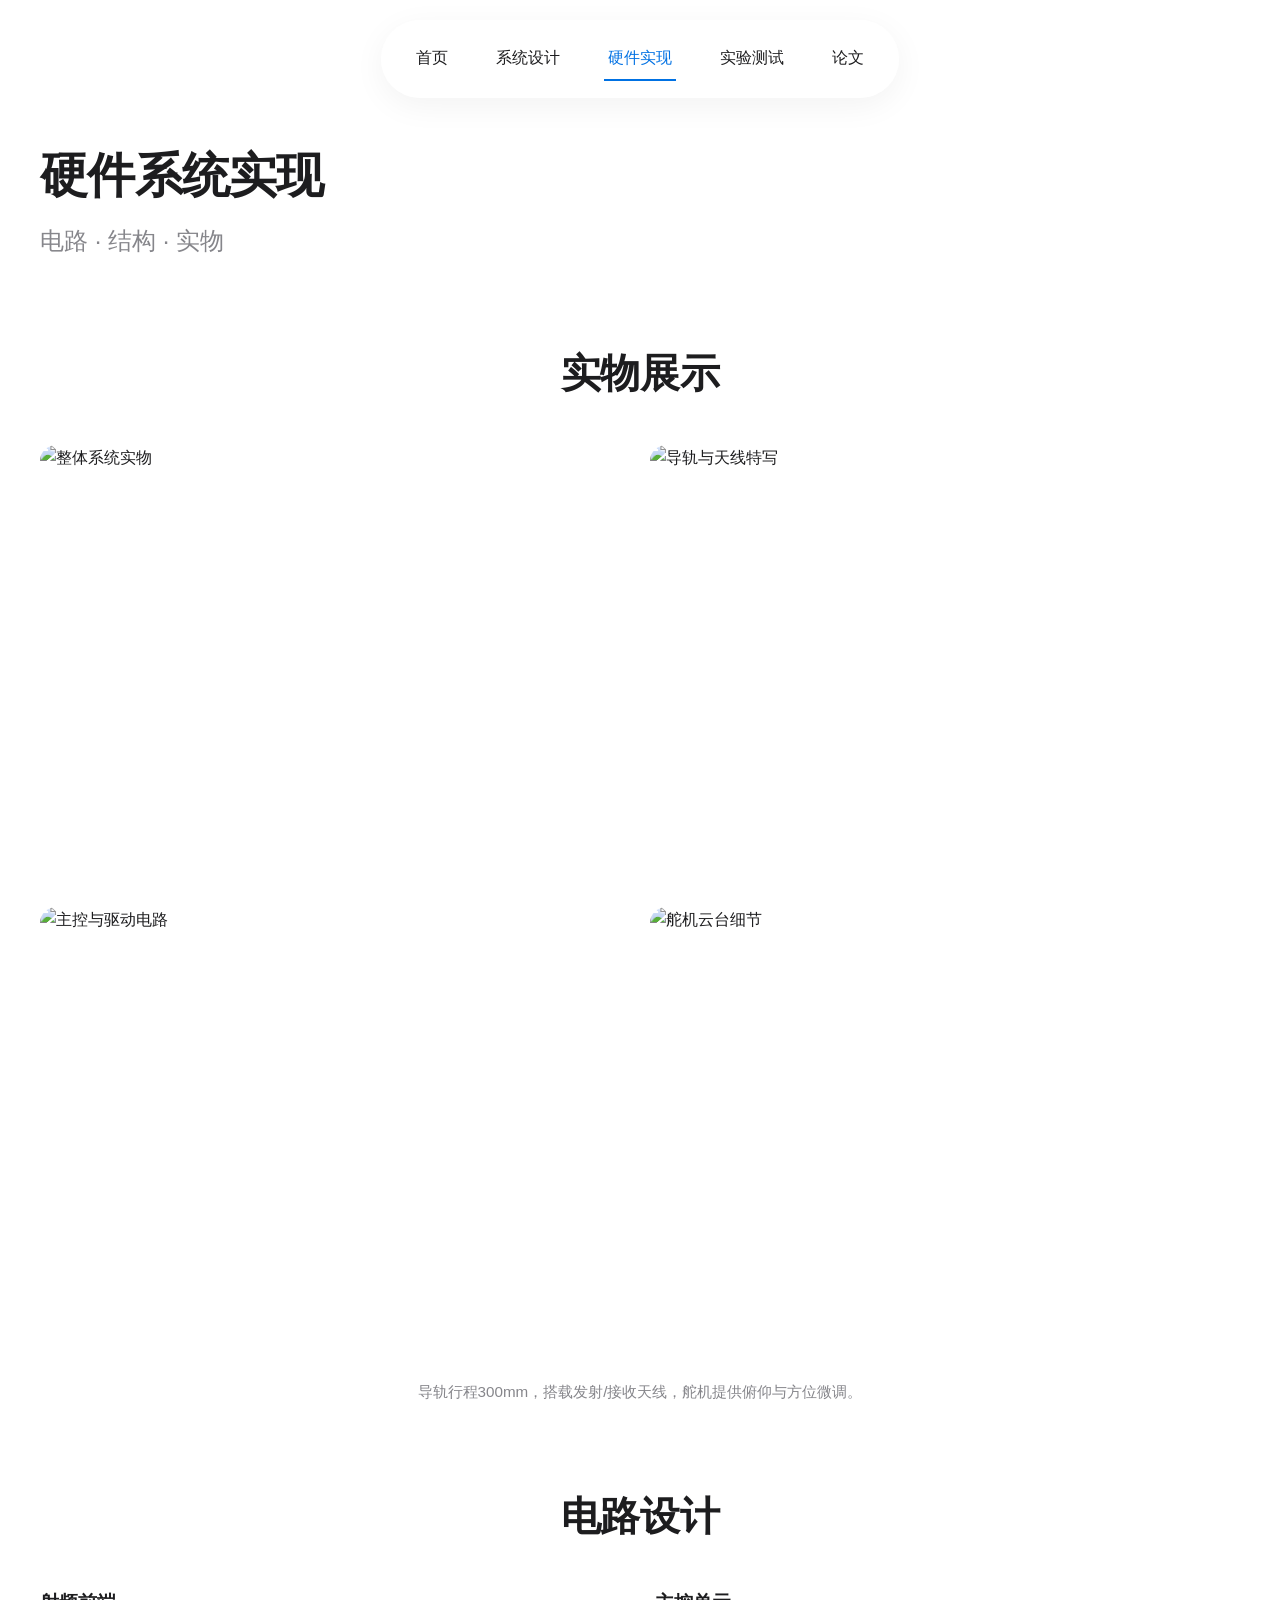
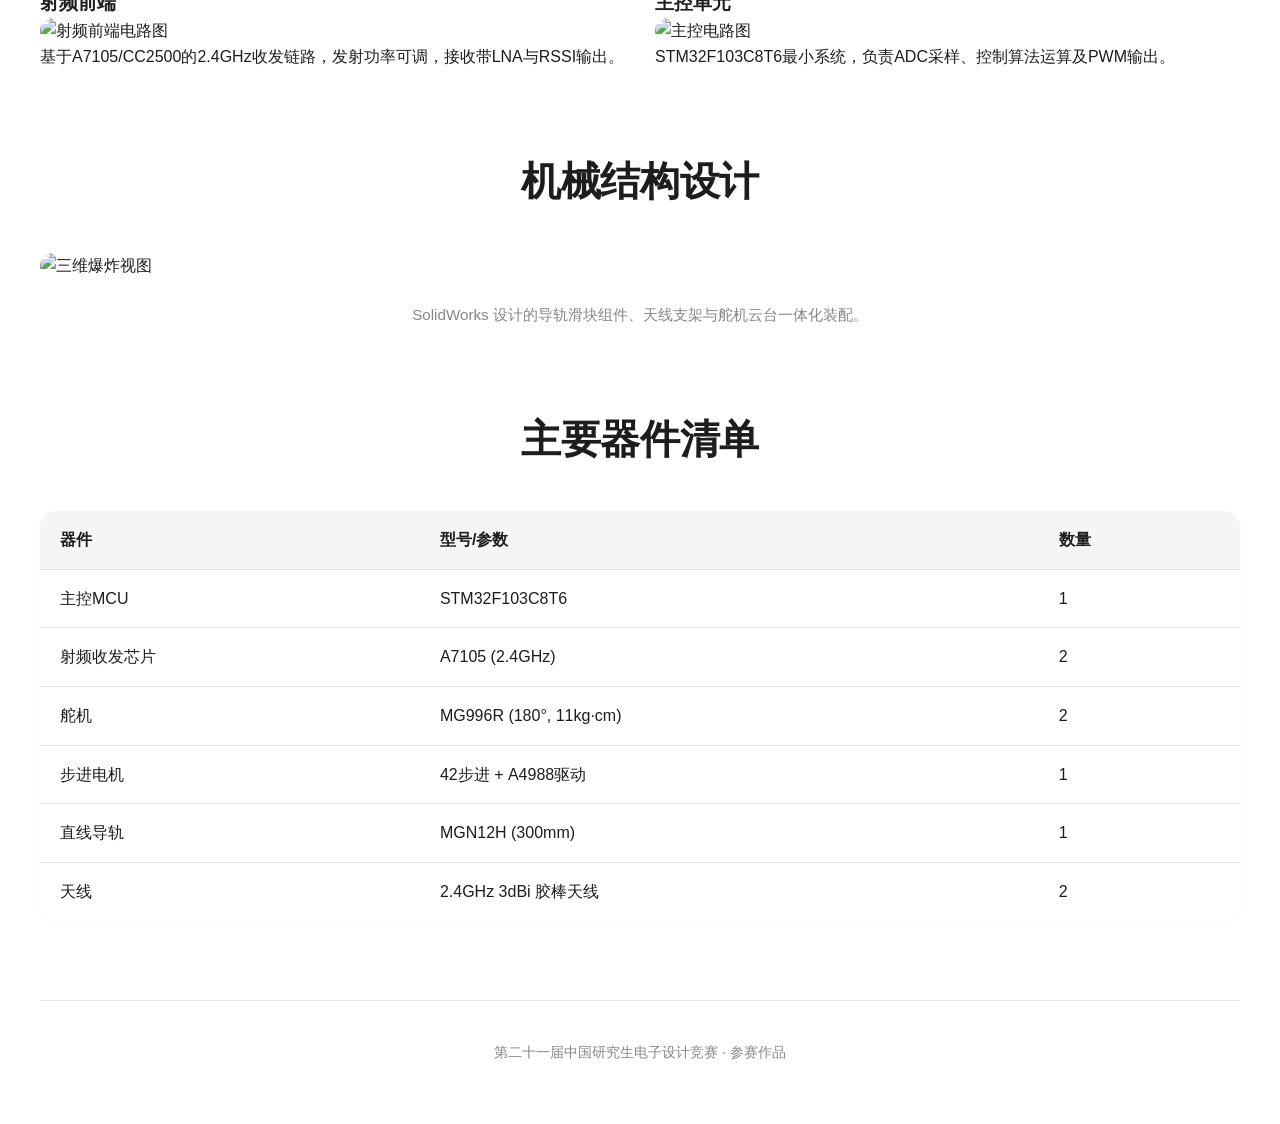
==== hardware.html @ 01d05699 "新增了hardware" ====
<!DOCTYPE html>
<html lang="zh-CN">
<head>
    <meta charset="UTF-8">
    <meta name="viewport" content="width=device-width, initial-scale=1.0">
    <title>硬件实现 · 双天线协同感知</title>
    <link rel="stylesheet" href="assets/css/style.css">
</head>
<body>
    <div class="container">
        <nav class="navbar">
            <a href="index.html">首页</a>
            <a href="system.html">系统设计</a>
            <a href="hardware.html" class="active">硬件实现</a>
            <a href="experiments.html">实验测试</a>
            <a href="publications.html">论文</a>
        </nav>

        <header class="page-header">
            <h1>硬件系统实现</h1>
            <p class="subhead">电路 · 结构 · 实物</p>
        </header>

        <!-- 实物照片画廊 -->
        <section class="section">
            <h2 class="section-title">实物展示</h2>
            <div class="image-gallery">
                <img src="assets/images/hardware-overall.jpg" alt="整体系统实物">
                <img src="assets/images/hardware-rail.jpg" alt="导轨与天线特写">
                <img src="assets/images/hardware-circuit.jpg" alt="主控与驱动电路">
                <img src="assets/images/hardware-servo.jpg" alt="舵机云台细节">
            </div>
            <p class="caption">导轨行程300mm，搭载发射/接收天线，舵机提供俯仰与方位微调。</p>
        </section>

        <!-- 电路原理图 -->
        <section class="section">
            <h2 class="section-title">电路设计</h2>
            <div class="circuit-row">
                <div>
                    <h3>射频前端</h3>
                    <img src="assets/images/circuit-rf.png" alt="射频前端电路图">
                    <p>基于A7105/CC2500的2.4GHz收发链路，发射功率可调，接收带LNA与RSSI输出。</p>
                </div>
                <div>
                    <h3>主控单元</h3>
                    <img src="assets/images/circuit-mcu.png" alt="主控电路图">
                    <p>STM32F103C8T6最小系统，负责ADC采样、控制算法运算及PWM输出。</p>
                </div>
            </div>
        </section>

        <!-- 机械结构 -->
        <section class="section">
            <h2 class="section-title">机械结构设计</h2>
            <img src="assets/images/mechanical-cad.png" alt="三维爆炸视图" class="full-width-img">
            <p class="caption">SolidWorks 设计的导轨滑块组件、天线支架与舵机云台一体化装配。</p>
        </section>

        <!-- 关键器件清单 -->
        <section class="section">
            <h2 class="section-title">主要器件清单</h2>
            <table class="data-table">
                <tr><th>器件</th><th>型号/参数</th><th>数量</th></tr>
                <tr><td>主控MCU</td><td>STM32F103C8T6</td><td>1</td></tr>
                <tr><td>射频收发芯片</td><td>A7105 (2.4GHz)</td><td>2</td></tr>
                <tr><td>舵机</td><td>MG996R (180°, 11kg·cm)</td><td>2</td></tr>
                <tr><td>步进电机</td><td>42步进 + A4988驱动</td><td>1</td></tr>
                <tr><td>直线导轨</td><td>MGN12H (300mm)</td><td>1</td></tr>
                <tr><td>天线</td><td>2.4GHz 3dBi 胶棒天线</td><td>2</td></tr>
            </table>
        </section>

        <footer class="footer">
            <p>第二十一届中国研究生电子设计竞赛 · 参赛作品</p>
        </footer>
    </div>
    <script src="assets/js/main.js"></script>
</body>
</html>
---- assets/css/style.css ----
/* ===== 苹果风格极简样式表（含液态玻璃导航） ===== */
:root {
    --primary: #0071e3;
    --primary-hover: #0077ed;
    --text-primary: #1d1d1f;
    --text-secondary: #86868b;
    --bg-light: #f5f5f7;
    --border-light: #e5e5e7;
    --card-radius: 18px;
    --transition: all 0.3s cubic-bezier(0.25, 0.46, 0.45, 0.94);
}

* {
    margin: 0;
    padding: 0;
    box-sizing: border-box;
}

body {
    font-family: -apple-system, BlinkMacSystemFont, "SF Pro Text", "Segoe UI", Roboto, Helvetica, Arial, sans-serif;
    line-height: 1.6;
    color: var(--text-primary);
    background-color: #ffffff;
    -webkit-font-smoothing: antialiased;
    padding: 0 20px;
}

.container {
    max-width: 1200px;
    margin: 0 auto;
    padding: 20px 0;
}

/* ===== 导航栏（液态玻璃效果） ===== */
.navbar {
    display: flex;
    justify-content: center;
    gap: 40px;
    padding: 16px 30px;
    margin-bottom: 40px;
    
    /* 液态玻璃核心属性 */
    background: rgba(255, 255, 255, 0.72);
    backdrop-filter: blur(20px);
    -webkit-backdrop-filter: blur(20px);
    
    /* 圆润边缘 */
    border-radius: 60px;
    
    /* 轻微边框增加层次感 */
    border: 1px solid rgba(255, 255, 255, 0.3);
    
    /* 阴影让导航栏浮起 */
    box-shadow: 0 8px 32px rgba(0, 0, 0, 0.05);
    
    /* 固定在顶部，始终悬浮 */
    position: sticky;
    top: 20px;
    z-index: 100;
    
    /* 宽度自适应居中 */
    width: fit-content;
    margin-left: auto;
    margin-right: auto;
    
    flex-wrap: wrap;
}

.navbar a {
    text-decoration: none;
    color: var(--text-primary);
    font-weight: 500;
    font-size: 1rem;
    transition: var(--transition);
    padding: 8px 4px;
    border-bottom: 2px solid transparent;
}

.navbar a:hover,
.navbar a.active {
    color: var(--primary);
    border-bottom-color: var(--primary);
}

/* ===== Hero / 页头 ===== */
.hero {
    text-align: center;
    padding: 60px 0 40px;
}

.hero h1 {
    font-size: 3.5rem;
    font-weight: 600;
    letter-spacing: -0.015em;
    margin-bottom: 16px;
    line-height: 1.2;
}

.page-header h1 {
    font-size: 3rem;
    font-weight: 600;
    letter-spacing: -0.015em;
    margin-bottom: 8px;
}

.subhead {
    font-size: 1.5rem;
    color: var(--text-secondary);
    margin-bottom: 16px;
}

.hero-desc {
    font-size: 1.25rem;
    color: var(--text-secondary);
    max-width: 700px;
    margin: 0 auto;
}

/* ===== 模型容器 ===== */
.model-container {
    width: 100%;
    height: 500px;
    margin: 40px 0;
    background: var(--bg-light);
    border-radius: 24px;
    overflow: hidden;
    box-shadow: 0 20px 40px rgba(0,0,0,0.03);
}

.model-caption {
    text-align: center;
    margin-top: 12px;
    color: var(--text-secondary);
    font-size: 0.9rem;
}

/* ===== 区块 ===== */
.section {
    margin: 80px 0;
}

.section-title {
    font-size: 2.5rem;
    font-weight: 600;
    letter-spacing: -0.01em;
    text-align: center;
    margin-bottom: 40px;
}

/* ===== 卡片网格 ===== */
.card-grid {
    display: grid;
    gap: 24px;
}

.three-col {
    grid-template-columns: repeat(3, 1fr);
}

.four-col {
    grid-template-columns: repeat(4, 1fr);
}

.card {
    background: #ffffff;
    border-radius: var(--card-radius);
    padding: 32px 24px;
    transition: var(--transition);
    border: 1px solid var(--border-light);
}

.glass {
    background: rgba(255,255,255,0.8);
    backdrop-filter: blur(10px);
    -webkit-backdrop-filter: blur(10px);
}

.card:hover {
    transform: scale(1.02);
    box-shadow: 0 12px 24px rgba(0,0,0,0.05);
}

.card-icon {
    font-size: 2.5rem;
    margin-bottom: 20px;
}

.card h3 {
    font-size: 1.6rem;
    margin-bottom: 16px;
    font-weight: 600;
}

.card p {
    color: var(--text-secondary);
    line-height: 1.5;
}

/* ===== 特性数值 ===== */
.feature-item {
    text-align: center;
    padding: 24px 16px;
    background: var(--bg-light);
    border-radius: var(--card-radius);
}

.feature-value {
    display: block;
    font-size: 2.5rem;
    font-weight: 700;
    color: var(--primary);
    line-height: 1.2;
}

.feature-label {
    display: block;
    font-size: 1.1rem;
    font-weight: 500;
    margin: 8px 0;
}

.feature-desc {
    font-size: 0.95rem;
    color: var(--text-secondary);
}

/* ===== 视频 ===== */
.video-wrapper {
    position: relative;
    padding-bottom: 56.25%; /* 16:9 */
    height: 0;
    overflow: hidden;
    border-radius: 24px;
    background: #000;
    margin: 30px 0;
}

.video-iframe {
    position: absolute;
    top: 0;
    left: 0;
    width: 100%;
    height: 100%;
    border: 0;
}

/* ===== 按钮 ===== */
.button-group {
    display: flex;
    justify-content: center;
    gap: 20px;
    margin: 50px 0;
    flex-wrap: wrap;
}

.btn {
    display: inline-block;
    padding: 14px 32px;
    border-radius: 980px;
    text-decoration: none;
    font-weight: 500;
    font-size: 1.1rem;
    transition: var(--transition);
}

.btn-primary {
    background: var(--primary);
    color: white;
}

.btn-primary:hover {
    background: var(--primary-hover);
    transform: scale(1.02);
}

.btn-secondary {
    background: transparent;
    color: var(--primary);
    border: 1px solid var(--primary);
}

.btn-secondary:hover {
    background: var(--primary);
    color: white;
}

/* ===== 页脚 ===== */
.footer {
    text-align: center;
    padding: 40px 0;
    color: var(--text-secondary);
    border-top: 1px solid var(--border-light);
    margin-top: 60px;
    font-size: 0.9rem;
}

.footer-small {
    margin-top: 8px;
    opacity: 0.7;
}

/* ===== 图片 ===== */
img {
    max-width: 100%;
    height: auto;
    border-radius: 16px;
    display: block;
}

.full-width-img {
    width: 100%;
    margin: 24px 0;
    border-radius: 20px;
}

.caption {
    text-align: center;
    color: var(--text-secondary);
    margin-top: 8px;
    font-size: 0.95rem;
}

/* ===== 表格 ===== */
.data-table {
    width: 100%;
    border-collapse: collapse;
    margin: 30px 0;
    border-radius: 16px;
    overflow: hidden;
    box-shadow: 0 2px 8px rgba(0,0,0,0.02);
}

.data-table th,
.data-table td {
    padding: 16px 20px;
    text-align: left;
    border-bottom: 1px solid var(--border-light);
}

.data-table th {
    background: var(--bg-light);
    font-weight: 600;
}

.data-table tr:last-child td {
    border-bottom: none;
}

/* ===== 对比块 ===== */
.comparison-block {
    margin: 40px 0;
}

.comparison-block h3 {
    font-size: 1.5rem;
    margin-bottom: 20px;
}

.comparison-grid {
    display: grid;
    grid-template-columns: 1fr 1fr;
    gap: 24px;
}

.comparison-card {
    background: var(--bg-light);
    padding: 24px;
    border-radius: 20px;
}

.comparison-card.highlight {
    border: 2px solid var(--primary);
    background: rgba(0,113,227,0.02);
}

.comparison-card h4 {
    font-size: 1.3rem;
    margin-bottom: 16px;
}

.comparison-card ul {
    list-style: none;
}

.comparison-card li {
    padding: 8px 0;
    border-bottom: 1px solid rgba(0,0,0,0.05);
}

.comparison-card li:last-child {
    border-bottom: none;
}

/* ===== 图片画廊 ===== */
.image-gallery {
    display: grid;
    grid-template-columns: repeat(2, 1fr);
    gap: 20px;
    margin: 30px 0;
}

.image-gallery img {
    width: 100%;
    aspect-ratio: 4/3;
    object-fit: cover;
}

.circuit-row {
    display: grid;
    grid-template-columns: 1fr 1fr;
    gap: 30px;
    margin: 30px 0;
}

/* ===== 分割内容 ===== */
.split-content {
    display: grid;
    grid-template-columns: 1fr 1fr;
    gap: 40px;
    margin: 30px 0;
}

/* ===== 论文摘要 ===== */
.paper-abstract {
    background: var(--bg-light);
    padding: 40px;
    border-radius: 24px;
    margin: 20px 0;
}

.paper-abstract h3 {
    font-size: 1.8rem;
    margin-bottom: 20px;
}

.abstract-text {
    font-size: 1.1rem;
    line-height: 1.8;
    margin-bottom: 20px;
}

.keywords {
    color: var(--text-secondary);
}

.download-card {
    display: flex;
    align-items: center;
    justify-content: space-between;
    background: var(--bg-light);
    padding: 24px 32px;
    border-radius: 60px;
    margin: 20px 0;
}

.download-info {
    display: flex;
    align-items: center;
    gap: 16px;
    font-size: 1.2rem;
}

.file-icon {
    font-size: 2rem;
}

/* ===== 团队 ===== */
.team-grid {
    display: grid;
    grid-template-columns: repeat(3, 1fr);
    gap: 30px;
    margin: 30px 0;
}

.team-member {
    text-align: center;
}

.member-avatar {
    font-size: 3rem;
    margin-bottom: 16px;
}

.team-member h4 {
    font-size: 1.3rem;
    margin-bottom: 8px;
}

.team-member p {
    color: var(--text-secondary);
}

.achievement-list {
    list-style: none;
    margin: 20px 0;
}

.achievement-list li {
    padding: 12px 0;
    border-bottom: 1px solid var(--border-light);
    font-size: 1.1rem;
}

/* ===== 响应式 ===== */
@media (max-width: 768px) {
    .hero h1 {
        font-size: 2.5rem;
    }
    .page-header h1 {
        font-size: 2.2rem;
    }
    .subhead {
        font-size: 1.2rem;
    }
    .three-col, .four-col {
        grid-template-columns: 1fr;
    }
    .comparison-grid,
    .circuit-row,
    .split-content,
    .image-gallery {
        grid-template-columns: 1fr;
    }
    .navbar {
        gap: 20px;
        padding: 12px 20px;
        top: 12px;
    }
    .model-container {
        height: 350px;
    }
    .section-title {
        font-size: 2rem;
    }
}
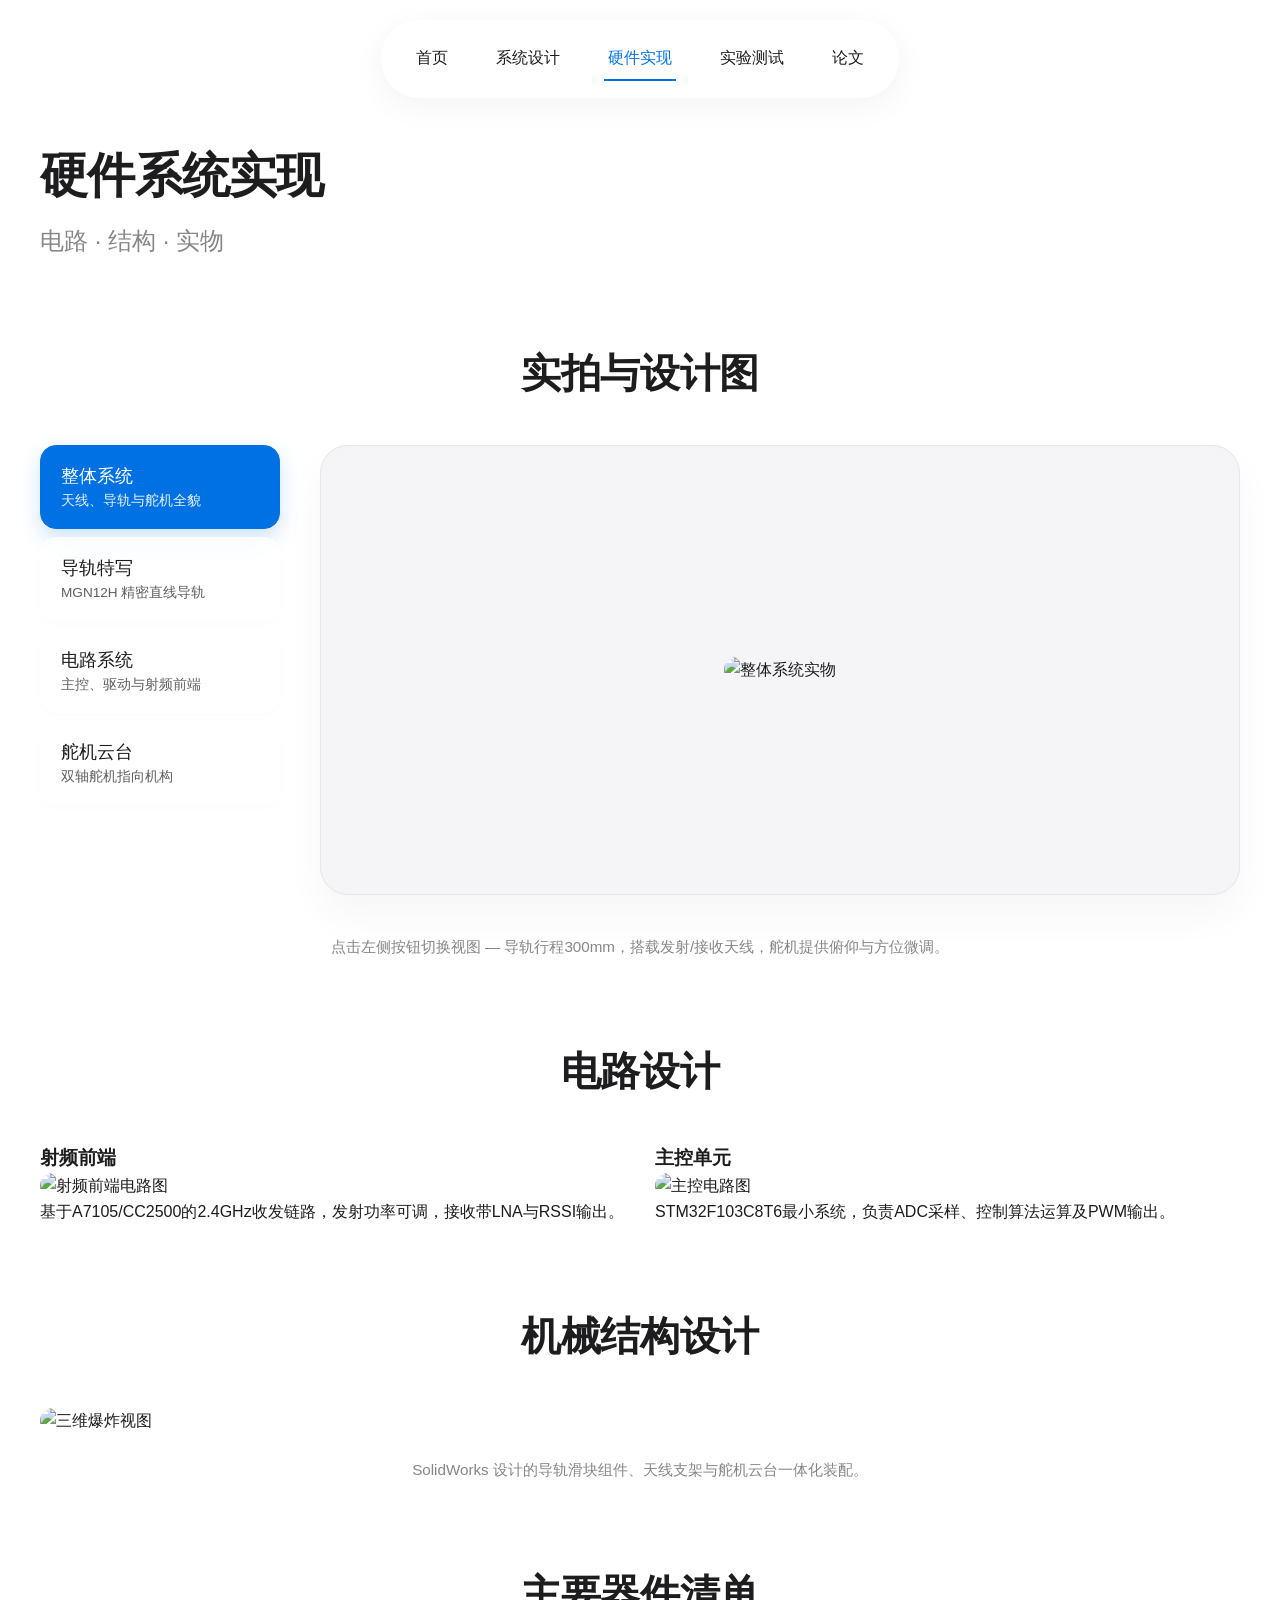
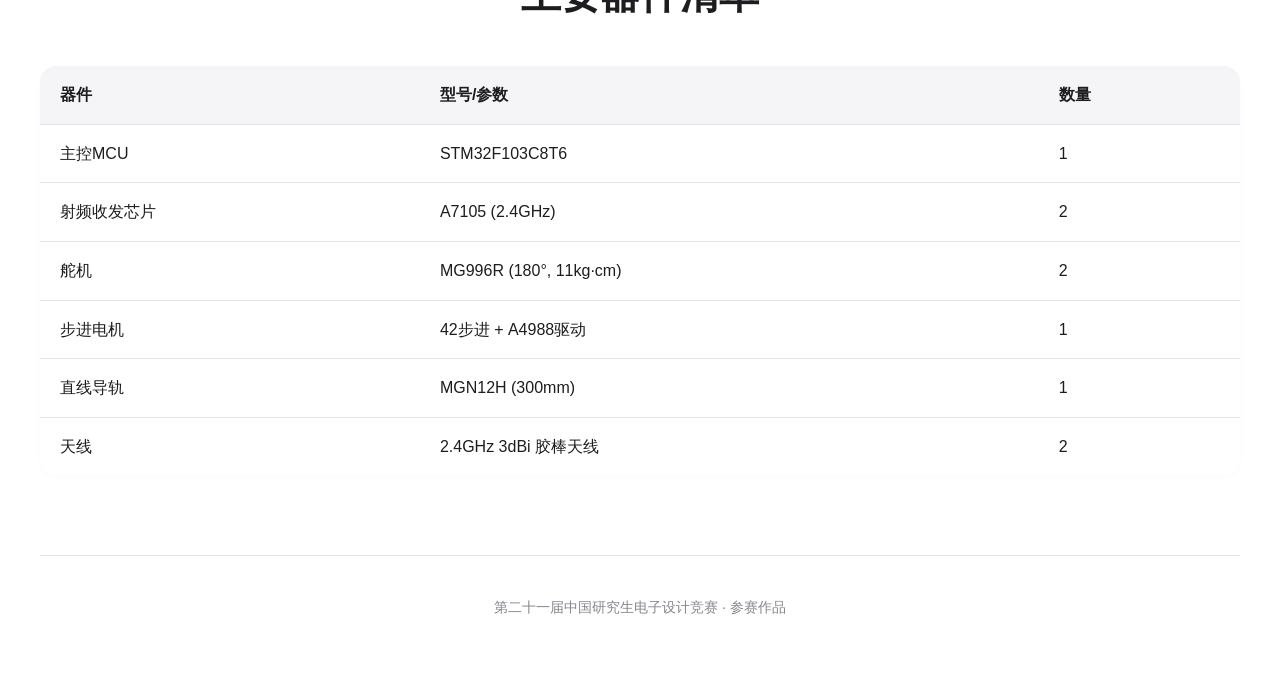
==== commit 93d4e063: "硬件实现的左边栏更新了" ====
--- a/hardware.html
+++ b/hardware.html
@@ -5,6 +5,106 @@
     <meta name="viewport" content="width=device-width, initial-scale=1.0">
     <title>硬件实现 · 双天线协同感知</title>
     <link rel="stylesheet" href="assets/css/style.css">
+    <style>
+        /* 硬件页特有的左右分栏布局样式 */
+        .hardware-showcase {
+            display: flex;
+            gap: 40px;
+            margin: 40px 0;
+            align-items: flex-start;
+        }
+        
+        .gallery-controls {
+            flex: 0 0 240px;
+            display: flex;
+            flex-direction: column;
+            gap: 8px;
+        }
+        
+        .gallery-btn {
+            background: rgba(255, 255, 255, 0.6);
+            backdrop-filter: blur(10px);
+            -webkit-backdrop-filter: blur(10px);
+            border: 1px solid rgba(255, 255, 255, 0.3);
+            border-radius: 16px;
+            padding: 18px 20px;
+            text-align: left;
+            font-size: 1.1rem;
+            font-weight: 500;
+            color: var(--text-primary);
+            cursor: pointer;
+            transition: all 0.3s cubic-bezier(0.25, 0.46, 0.45, 0.94);
+            box-shadow: 0 2px 8px rgba(0,0,0,0.02);
+        }
+        
+        .gallery-btn:hover {
+            background: rgba(255, 255, 255, 0.9);
+            transform: translateX(4px);
+            box-shadow: 0 8px 20px rgba(0,0,0,0.06);
+            border-color: var(--primary);
+        }
+        
+        .gallery-btn.active {
+            background: var(--primary);
+            color: white;
+            border-color: var(--primary);
+            box-shadow: 0 8px 20px rgba(0,113,227,0.2);
+        }
+        
+        .gallery-btn .btn-subtitle {
+            display: block;
+            font-size: 0.85rem;
+            font-weight: 400;
+            opacity: 0.7;
+            margin-top: 4px;
+        }
+        
+        .gallery-btn.active .btn-subtitle {
+            opacity: 0.9;
+        }
+        
+        .gallery-display {
+            flex: 1;
+            min-height: 450px;
+            background: var(--bg-light);
+            border-radius: 28px;
+            overflow: hidden;
+            box-shadow: 0 20px 40px rgba(0,0,0,0.04);
+            border: 1px solid var(--border-light);
+            display: flex;
+            align-items: center;
+            justify-content: center;
+            padding: 20px;
+        }
+        
+        .gallery-image {
+            max-width: 100%;
+            max-height: 100%;
+            object-fit: contain;
+            border-radius: 16px;
+            transition: opacity 0.3s ease;
+            opacity: 1;
+        }
+        
+        .gallery-image.fade-out {
+            opacity: 0;
+        }
+        
+        /* 响应式 */
+        @media (max-width: 768px) {
+            .hardware-showcase {
+                flex-direction: column;
+            }
+            .gallery-controls {
+                flex: 0 0 auto;
+                width: 100%;
+            }
+            .gallery-display {
+                min-height: 300px;
+                width: 100%;
+            }
+        }
+    </style>
 </head>
 <body>
     <div class="container">
@@ -21,16 +121,36 @@
             <p class="subhead">电路 · 结构 · 实物</p>
         </header>
 
-        <!-- 实物照片画廊 -->
-        <section class="section">
-            <h2 class="section-title">实物展示</h2>
-            <div class="image-gallery">
-                <img src="assets/images/hardware-overall.jpg" alt="整体系统实物">
-                <img src="assets/images/hardware-rail.jpg" alt="导轨与天线特写">
-                <img src="assets/images/hardware-circuit.jpg" alt="主控与驱动电路">
-                <img src="assets/images/hardware-servo.jpg" alt="舵机云台细节">
+        <!-- 新增：左右分栏图片展示区（苹果风格切换） -->
+        <section class="section">
+            <h2 class="section-title">实拍与设计图</h2>
+            <div class="hardware-showcase">
+                <!-- 左侧按钮组 -->
+                <div class="gallery-controls">
+                    <button class="gallery-btn active" data-image="overall">
+                        整体系统
+                        <span class="btn-subtitle">天线、导轨与舵机全貌</span>
+                    </button>
+                    <button class="gallery-btn" data-image="rail">
+                        导轨特写
+                        <span class="btn-subtitle">MGN12H 精密直线导轨</span>
+                    </button>
+                    <button class="gallery-btn" data-image="circuit">
+                        电路系统
+                        <span class="btn-subtitle">主控、驱动与射频前端</span>
+                    </button>
+                    <button class="gallery-btn" data-image="servo">
+                        舵机云台
+                        <span class="btn-subtitle">双轴舵机指向机构</span>
+                    </button>
+                </div>
+                
+                <!-- 右侧图片显示区 -->
+                <div class="gallery-display">
+                    <img id="gallery-main-image" class="gallery-image" src="assets/images/hardware-overall.jpg" alt="整体系统实物">
+                </div>
             </div>
-            <p class="caption">导轨行程300mm，搭载发射/接收天线，舵机提供俯仰与方位微调。</p>
+            <p class="caption">点击左侧按钮切换视图 — 导轨行程300mm，搭载发射/接收天线，舵机提供俯仰与方位微调。</p>
         </section>
 
         <!-- 电路原理图 -->
@@ -75,6 +195,84 @@
             <p>第二十一届中国研究生电子设计竞赛 · 参赛作品</p>
         </footer>
     </div>
+    
+    <script>
+        // 图片切换交互逻辑（苹果风格）
+        (function() {
+            const buttons = document.querySelectorAll('.gallery-btn');
+            const mainImage = document.getElementById('gallery-main-image');
+            
+            // 图片映射表：data-image 属性值 -> 实际图片路径
+            const imageMap = {
+                'overall': 'assets/images/hardware-overall.jpg',
+                'rail': 'assets/images/hardware-rail.jpg',
+                'circuit': 'assets/images/hardware-circuit.jpg',
+                'servo': 'assets/images/hardware-servo.jpg'
+            };
+            
+            // 当前显示的图片元素（用于淡入淡出）
+            let currentImage = mainImage;
+            
+            function switchImage(imageKey, targetButton) {
+                if (!imageMap[imageKey]) return;
+                
+                // 更新按钮激活状态
+                buttons.forEach(btn => btn.classList.remove('active'));
+                targetButton.classList.add('active');
+                
+                // 创建新图片元素实现淡入效果
+                const newImage = new Image();
+                newImage.src = imageMap[imageKey];
+                newImage.alt = targetButton.textContent.trim().split('\n')[0];
+                newImage.className = 'gallery-image';
+                newImage.style.opacity = '0';
+                
+                newImage.onload = () => {
+                    // 将新图片添加到容器
+                    const container = mainImage.parentNode;
+                    container.appendChild(newImage);
+                    
+                    // 淡入新图片
+                    setTimeout(() => {
+                        newImage.style.transition = 'opacity 0.3s ease';
+                        newImage.style.opacity = '1';
+                    }, 10);
+                    
+                    // 移除旧图片
+                    if (currentImage && currentImage !== newImage) {
+                        currentImage.style.transition = 'opacity 0.2s ease';
+                        currentImage.style.opacity = '0';
+                        setTimeout(() => {
+                            if (currentImage.parentNode === container) {
+                                container.removeChild(currentImage);
+                            }
+                        }, 200);
+                    }
+                    
+                    // 更新当前图片引用
+                    currentImage = newImage;
+                    mainImage.id = ''; // 移除旧ID
+                    newImage.id = 'gallery-main-image';
+                };
+            }
+            
+            // 为每个按钮绑定点击事件
+            buttons.forEach(btn => {
+                btn.addEventListener('click', function() {
+                    const imageKey = this.dataset.image;
+                    switchImage(imageKey, this);
+                });
+            });
+            
+            // 预加载其他图片，提升切换流畅度
+            Object.values(imageMap).forEach(src => {
+                const img = new Image();
+                img.src = src;
+            });
+        })();
+    </script>
+    
+    <!-- 引入原有的 main.js（保留滚动等效果） -->
     <script src="assets/js/main.js"></script>
 </body>
 </html>
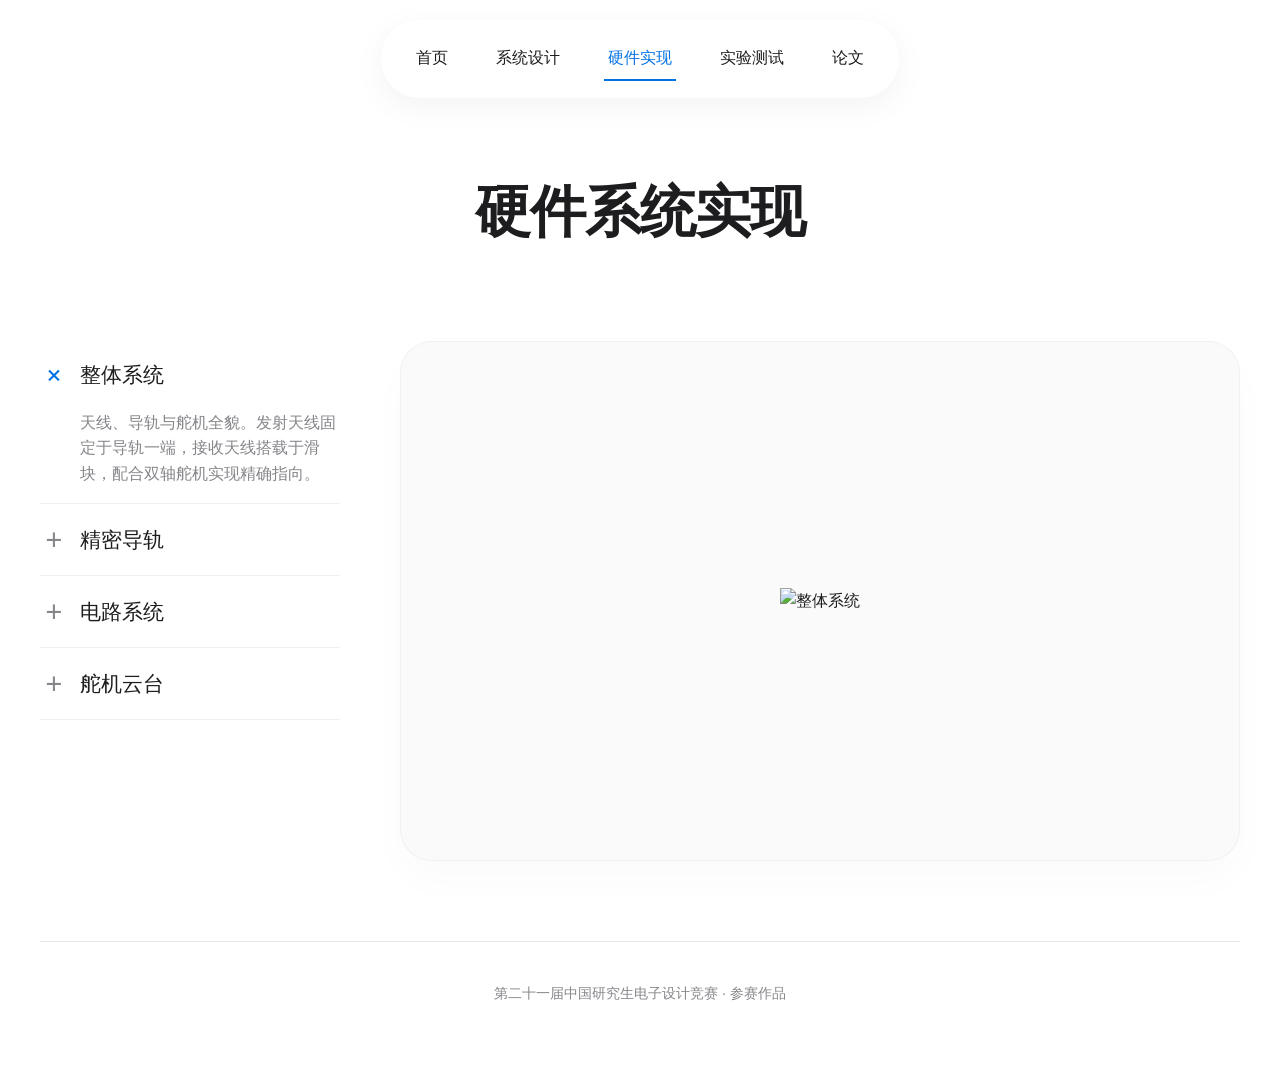
==== commit eff6cc07: "设计了加号展开效果" ====
--- a/hardware.html
+++ b/hardware.html
@@ -6,108 +6,138 @@
     <title>硬件实现 · 双天线协同感知</title>
     <link rel="stylesheet" href="assets/css/style.css">
     <style>
-        /* 硬件页特有的左右分栏布局样式 */
-        .hardware-showcase {
+        /* 硬件页特有样式：极简、左右分栏、折叠卡片 */
+        .hardware-layout {
             display: flex;
-            gap: 40px;
-            margin: 40px 0;
+            gap: 60px;
+            margin: 60px 0 80px;
             align-items: flex-start;
         }
         
-        .gallery-controls {
-            flex: 0 0 240px;
+        /* 左侧选项区 */
+        .spec-list {
+            flex: 0 0 300px;
             display: flex;
             flex-direction: column;
-            gap: 8px;
-        }
-        
-        .gallery-btn {
-            background: rgba(255, 255, 255, 0.6);
-            backdrop-filter: blur(10px);
-            -webkit-backdrop-filter: blur(10px);
-            border: 1px solid rgba(255, 255, 255, 0.3);
-            border-radius: 16px;
-            padding: 18px 20px;
-            text-align: left;
-            font-size: 1.1rem;
+            gap: 2px;
+        }
+        
+        .spec-item {
+            border-bottom: 1px solid rgba(0,0,0,0.06);
+        }
+        
+        .spec-trigger {
+            display: flex;
+            align-items: center;
+            gap: 12px;
+            padding: 18px 0;
+            font-size: 1.3rem;
             font-weight: 500;
             color: var(--text-primary);
             cursor: pointer;
-            transition: all 0.3s cubic-bezier(0.25, 0.46, 0.45, 0.94);
-            box-shadow: 0 2px 8px rgba(0,0,0,0.02);
-        }
-        
-        .gallery-btn:hover {
-            background: rgba(255, 255, 255, 0.9);
-            transform: translateX(4px);
-            box-shadow: 0 8px 20px rgba(0,0,0,0.06);
-            border-color: var(--primary);
-        }
-        
-        .gallery-btn.active {
-            background: var(--primary);
-            color: white;
-            border-color: var(--primary);
-            box-shadow: 0 8px 20px rgba(0,113,227,0.2);
-        }
-        
-        .gallery-btn .btn-subtitle {
-            display: block;
-            font-size: 0.85rem;
-            font-weight: 400;
-            opacity: 0.7;
-            margin-top: 4px;
-        }
-        
-        .gallery-btn.active .btn-subtitle {
-            opacity: 0.9;
-        }
-        
-        .gallery-display {
+            transition: all 0.25s ease;
+            background: transparent;
+            border: none;
+            width: 100%;
+            text-align: left;
+        }
+        
+        .spec-trigger:hover {
+            color: var(--primary);
+        }
+        
+        .spec-trigger .plus-icon {
+            font-size: 1.8rem;
+            font-weight: 300;
+            color: var(--text-secondary);
+            transition: transform 0.3s ease;
+            width: 28px;
+            text-align: center;
+        }
+        
+        .spec-item.expanded .plus-icon {
+            transform: rotate(45deg);
+            color: var(--primary);
+        }
+        
+        .spec-trigger .label {
             flex: 1;
-            min-height: 450px;
-            background: var(--bg-light);
-            border-radius: 28px;
+        }
+        
+        .spec-content {
+            max-height: 0;
             overflow: hidden;
-            box-shadow: 0 20px 40px rgba(0,0,0,0.04);
-            border: 1px solid var(--border-light);
+            transition: max-height 0.4s cubic-bezier(0.33, 1, 0.68, 1);
+            padding-left: 40px;
+            color: var(--text-secondary);
+            font-size: 1rem;
+            line-height: 1.6;
+        }
+        
+        .spec-item.expanded .spec-content {
+            max-height: 150px;  /* 足够容纳描述文字 */
+            padding-bottom: 16px;
+        }
+        
+        /* 右侧图片区 */
+        .spec-preview {
+            flex: 1;
+            min-height: 520px;
+            background: #fafafa;
+            border-radius: 32px;
+            overflow: hidden;
             display: flex;
             align-items: center;
             justify-content: center;
-            padding: 20px;
-        }
-        
-        .gallery-image {
+            box-shadow: 0 20px 40px rgba(0,0,0,0.02);
+            border: 1px solid rgba(0,0,0,0.04);
+        }
+        
+        .preview-image {
             max-width: 100%;
             max-height: 100%;
             object-fit: contain;
-            border-radius: 16px;
+            padding: 20px;
             transition: opacity 0.3s ease;
-            opacity: 1;
-        }
-        
-        .gallery-image.fade-out {
-            opacity: 0;
+        }
+        
+        /* 大标题与首页 hero 一致 */
+        .hardware-hero {
+            text-align: center;
+            padding: 40px 0 20px;
+        }
+        
+        .hardware-hero h1 {
+            font-size: 3.5rem;
+            font-weight: 600;
+            letter-spacing: -0.015em;
+            margin-bottom: 16px;
+            line-height: 1.2;
         }
         
         /* 响应式 */
-        @media (max-width: 768px) {
-            .hardware-showcase {
+        @media (max-width: 900px) {
+            .hardware-layout {
                 flex-direction: column;
-            }
-            .gallery-controls {
+                gap: 30px;
+            }
+            .spec-list {
                 flex: 0 0 auto;
                 width: 100%;
             }
-            .gallery-display {
-                min-height: 300px;
+            .spec-preview {
+                min-height: 350px;
                 width: 100%;
+            }
+            .hardware-hero h1 {
+                font-size: 2.5rem;
             }
         }
     </style>
 </head>
 <body>
     <div class="container">
+        <!-- 导航栏（液态玻璃效果已在全局CSS中定义） -->
         <nav class="navbar">
             <a href="index.html">首页</a>
             <a href="system.html">系统设计</a>
@@ -116,93 +146,72 @@
             <a href="publications.html">论文</a>
         </nav>
 
-        <header class="page-header">
+        <!-- 唯一的居中大标题 -->
+        <div class="hardware-hero">
             <h1>硬件系统实现</h1>
-            <p class="subhead">电路 · 结构 · 实物</p>
-        </header>
-
-        <!-- 新增：左右分栏图片展示区（苹果风格切换） -->
-        <section class="section">
-            <h2 class="section-title">实拍与设计图</h2>
-            <div class="hardware-showcase">
-                <!-- 左侧按钮组 -->
-                <div class="gallery-controls">
-                    <button class="gallery-btn active" data-image="overall">
-                        整体系统
-                        <span class="btn-subtitle">天线、导轨与舵机全貌</span>
+        </div>
+
+        <!-- 左右分栏核心区域 -->
+        <div class="hardware-layout">
+            <!-- 左侧折叠选项 -->
+            <div class="spec-list">
+                <!-- 整体系统 -->
+                <div class="spec-item expanded" data-image="overall">
+                    <button class="spec-trigger">
+                        <span class="plus-icon">+</span>
+                        <span class="label">整体系统</span>
                     </button>
-                    <button class="gallery-btn" data-image="rail">
-                        导轨特写
-                        <span class="btn-subtitle">MGN12H 精密直线导轨</span>
+                    <div class="spec-content">
+                        天线、导轨与舵机全貌。发射天线固定于导轨一端，接收天线搭载于滑块，配合双轴舵机实现精确指向。
+                    </div>
+                </div>
+                <!-- 导轨特写 -->
+                <div class="spec-item" data-image="rail">
+                    <button class="spec-trigger">
+                        <span class="plus-icon">+</span>
+                        <span class="label">精密导轨</span>
                     </button>
-                    <button class="gallery-btn" data-image="circuit">
-                        电路系统
-                        <span class="btn-subtitle">主控、驱动与射频前端</span>
+                    <div class="spec-content">
+                        MGN12H 直线导轨，行程300mm。滑块搭载接收天线，通过步进电机驱动实现大范围位置调整。
+                    </div>
+                </div>
+                <!-- 电路系统 -->
+                <div class="spec-item" data-image="circuit">
+                    <button class="spec-trigger">
+                        <span class="plus-icon">+</span>
+                        <span class="label">电路系统</span>
                     </button>
-                    <button class="gallery-btn" data-image="servo">
-                        舵机云台
-                        <span class="btn-subtitle">双轴舵机指向机构</span>
+                    <div class="spec-content">
+                        STM32F103 主控、A7105 射频前端、A4988 电机驱动。集成信号采集、算法解算与运动控制。
+                    </div>
+                </div>
+                <!-- 舵机云台 -->
+                <div class="spec-item" data-image="servo">
+                    <button class="spec-trigger">
+                        <span class="plus-icon">+</span>
+                        <span class="label">舵机云台</span>
                     </button>
-                </div>
-                
-                <!-- 右侧图片显示区 -->
-                <div class="gallery-display">
-                    <img id="gallery-main-image" class="gallery-image" src="assets/images/hardware-overall.jpg" alt="整体系统实物">
+                    <div class="spec-content">
+                        双轴 MG996R 舵机提供方位与俯仰微调。与导轨平移联动，实现“粗调＋精调”的复合指向。
+                    </div>
                 </div>
             </div>
-            <p class="caption">点击左侧按钮切换视图 — 导轨行程300mm，搭载发射/接收天线，舵机提供俯仰与方位微调。</p>
-        </section>
-
-        <!-- 电路原理图 -->
-        <section class="section">
-            <h2 class="section-title">电路设计</h2>
-            <div class="circuit-row">
-                <div>
-                    <h3>射频前端</h3>
-                    <img src="assets/images/circuit-rf.png" alt="射频前端电路图">
-                    <p>基于A7105/CC2500的2.4GHz收发链路，发射功率可调，接收带LNA与RSSI输出。</p>
-                </div>
-                <div>
-                    <h3>主控单元</h3>
-                    <img src="assets/images/circuit-mcu.png" alt="主控电路图">
-                    <p>STM32F103C8T6最小系统，负责ADC采样、控制算法运算及PWM输出。</p>
-                </div>
+
+            <!-- 右侧大图预览区 -->
+            <div class="spec-preview">
+                <img id="previewImage" class="preview-image" src="assets/images/hardware-overall.jpg" alt="整体系统">
             </div>
-        </section>
-
-        <!-- 机械结构 -->
-        <section class="section">
-            <h2 class="section-title">机械结构设计</h2>
-            <img src="assets/images/mechanical-cad.png" alt="三维爆炸视图" class="full-width-img">
-            <p class="caption">SolidWorks 设计的导轨滑块组件、天线支架与舵机云台一体化装配。</p>
-        </section>
-
-        <!-- 关键器件清单 -->
-        <section class="section">
-            <h2 class="section-title">主要器件清单</h2>
-            <table class="data-table">
-                <tr><th>器件</th><th>型号/参数</th><th>数量</th></tr>
-                <tr><td>主控MCU</td><td>STM32F103C8T6</td><td>1</td></tr>
-                <tr><td>射频收发芯片</td><td>A7105 (2.4GHz)</td><td>2</td></tr>
-                <tr><td>舵机</td><td>MG996R (180°, 11kg·cm)</td><td>2</td></tr>
-                <tr><td>步进电机</td><td>42步进 + A4988驱动</td><td>1</td></tr>
-                <tr><td>直线导轨</td><td>MGN12H (300mm)</td><td>1</td></tr>
-                <tr><td>天线</td><td>2.4GHz 3dBi 胶棒天线</td><td>2</td></tr>
-            </table>
-        </section>
-
+        </div>
+
+        <!-- 极简页脚 -->
         <footer class="footer">
             <p>第二十一届中国研究生电子设计竞赛 · 参赛作品</p>
         </footer>
     </div>
-    
+
     <script>
-        // 图片切换交互逻辑（苹果风格）
         (function() {
-            const buttons = document.querySelectorAll('.gallery-btn');
-            const mainImage = document.getElementById('gallery-main-image');
-            
-            // 图片映射表：data-image 属性值 -> 实际图片路径
+            // 图片映射
             const imageMap = {
                 'overall': 'assets/images/hardware-overall.jpg',
                 'rail': 'assets/images/hardware-rail.jpg',
@@ -210,69 +219,85 @@
                 'servo': 'assets/images/hardware-servo.jpg'
             };
             
-            // 当前显示的图片元素（用于淡入淡出）
-            let currentImage = mainImage;
-            
-            function switchImage(imageKey, targetButton) {
-                if (!imageMap[imageKey]) return;
-                
-                // 更新按钮激活状态
-                buttons.forEach(btn => btn.classList.remove('active'));
-                targetButton.classList.add('active');
-                
-                // 创建新图片元素实现淡入效果
-                const newImage = new Image();
-                newImage.src = imageMap[imageKey];
-                newImage.alt = targetButton.textContent.trim().split('\n')[0];
-                newImage.className = 'gallery-image';
-                newImage.style.opacity = '0';
-                
-                newImage.onload = () => {
-                    // 将新图片添加到容器
-                    const container = mainImage.parentNode;
-                    container.appendChild(newImage);
-                    
-                    // 淡入新图片
-                    setTimeout(() => {
-                        newImage.style.transition = 'opacity 0.3s ease';
-                        newImage.style.opacity = '1';
-                    }, 10);
-                    
-                    // 移除旧图片
-                    if (currentImage && currentImage !== newImage) {
-                        currentImage.style.transition = 'opacity 0.2s ease';
-                        currentImage.style.opacity = '0';
-                        setTimeout(() => {
-                            if (currentImage.parentNode === container) {
-                                container.removeChild(currentImage);
-                            }
-                        }, 200);
-                    }
-                    
-                    // 更新当前图片引用
-                    currentImage = newImage;
-                    mainImage.id = ''; // 移除旧ID
-                    newImage.id = 'gallery-main-image';
-                };
-            }
-            
-            // 为每个按钮绑定点击事件
-            buttons.forEach(btn => {
-                btn.addEventListener('click', function() {
-                    const imageKey = this.dataset.image;
-                    switchImage(imageKey, this);
-                });
-            });
-            
-            // 预加载其他图片，提升切换流畅度
+            const previewImg = document.getElementById('previewImage');
+            const items = document.querySelectorAll('.spec-item');
+            
+            // 预加载所有图片
             Object.values(imageMap).forEach(src => {
                 const img = new Image();
                 img.src = src;
             });
+            
+            // 切换图片（带淡入效果）
+            function switchImage(imageKey) {
+                const targetSrc = imageMap[imageKey];
+                if (!targetSrc) return;
+                
+                // 创建新图片实现淡入
+                const newImg = new Image();
+                newImg.src = targetSrc;
+                newImg.alt = previewImg.alt;
+                newImg.className = 'preview-image';
+                newImg.style.opacity = '0';
+                
+                newImg.onload = () => {
+                    const container = previewImg.parentNode;
+                    container.appendChild(newImg);
+                    
+                    requestAnimationFrame(() => {
+                        newImg.style.transition = 'opacity 0.3s ease';
+                        newImg.style.opacity = '1';
+                    });
+                    
+                    // 移除旧图
+                    if (previewImg && previewImg !== newImg) {
+                        previewImg.style.transition = 'opacity 0.2s ease';
+                        previewImg.style.opacity = '0';
+                        setTimeout(() => {
+                            if (previewImg.parentNode === container) {
+                                container.removeChild(previewImg);
+                            }
+                        }, 200);
+                    }
+                    
+                    // 更新全局引用（注意：原 previewImg 元素会被替换，需重新获取）
+                    document.getElementById('previewImage')?.removeAttribute('id');
+                    newImg.id = 'previewImage';
+                };
+            }
+            
+            // 处理折叠/展开与图片切换
+            items.forEach(item => {
+                const trigger = item.querySelector('.spec-trigger');
+                const imageKey = item.dataset.image;
+                
+                trigger.addEventListener('click', function(e) {
+                    e.stopPropagation();
+                    
+                    // 切换当前项的展开状态
+                    const isExpanded = item.classList.contains('expanded');
+                    
+                    // 收起其他所有项（可选：苹果风格通常允许同时展开多个，但这里为了简洁采用手风琴效果）
+                    items.forEach(i => i.classList.remove('expanded'));
+                    
+                    // 如果之前是收起的，则展开
+                    if (!isExpanded) {
+                        item.classList.add('expanded');
+                        // 切换右侧图片
+                        switchImage(imageKey);
+                    } else {
+                        // 如果点击已展开项，仅收起，图片可保持不变或切回默认？这里保持图片不变
+                        // 但为了体验，如果收起所有项，可以保留最后显示的图片
+                    }
+                });
+            });
+            
+            // 默认展开第一项（已通过 expanded 类处理）
+            // 确保右侧图片与第一项一致
         })();
     </script>
     
-    <!-- 引入原有的 main.js（保留滚动等效果） -->
+    <!-- 全局交互脚本（导航高亮、滚动吸附等） -->
     <script src="assets/js/main.js"></script>
 </body>
 </html>
--- a/assets/css/style.css
+++ b/assets/css/style.css
@@ -532,4 +532,38 @@
     .section-title {
         font-size: 2rem;
     }
+}
+
+/* ===== 滚动吸附效果（苹果风格段落锁定） ===== */
+html {
+    scroll-snap-type: y mandatory;      /* 垂直方向强制吸附 */
+    scroll-behavior: smooth;            /* 平滑滚动（浏览器原生） */
+}
+
+/* 每个主要区块都作为吸附起点 */
+.section,
+.page-header,
+.hero {
+    scroll-snap-align: start;           /* 吸附到区块顶部 */
+    scroll-snap-stop: always;           /* 强制停在该点，不跳过 */
+}
+
+/* 为了让吸附更舒适，给每个区块一点内边距防止内容紧贴顶部 */
+.section {
+    padding-top: 20px;
+    margin-top: 0;
+}
+
+/* 导航栏因为 sticky 会遮挡一点吸附后的内容，调整 scroll-margin 留出空间 */
+.section,
+.page-header,
+.hero {
+    scroll-margin-top: 80px;            /* 避开 sticky 导航栏的高度 */
+}
+
+/* 可选：为吸附过程增加一点弹性/阻尼感（纯视觉） */
+@media (prefers-reduced-motion: no-preference) {
+    html {
+        scroll-behavior: smooth;
+    }
 }
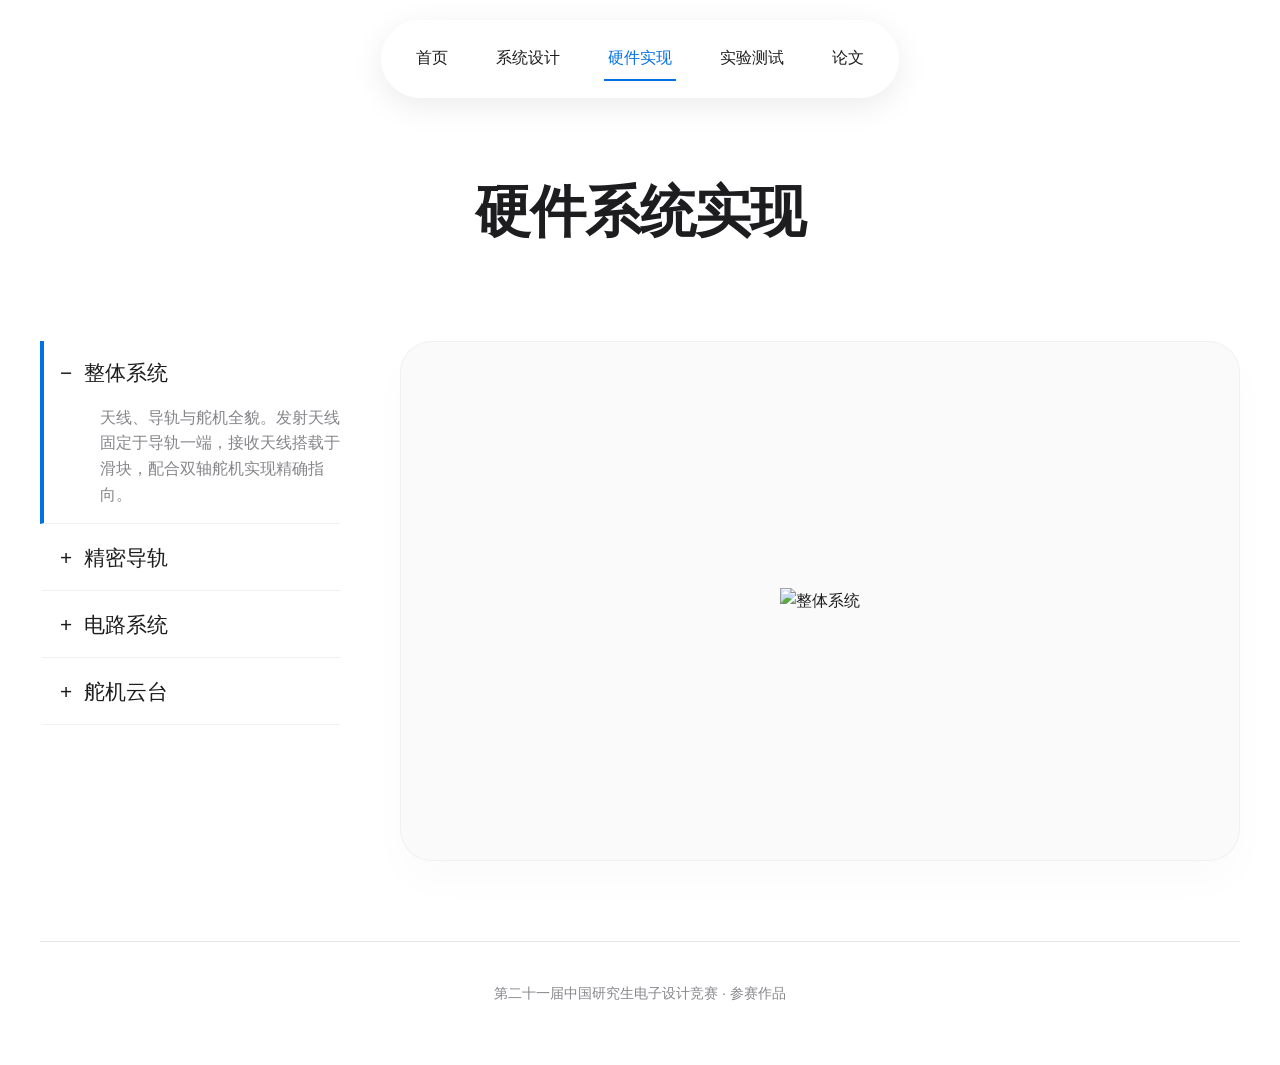
==== commit 551390c8: "液态玻璃优化" ====
--- a/hardware.html
+++ b/hardware.html
@@ -158,7 +158,7 @@
                 <!-- 整体系统 -->
                 <div class="spec-item expanded" data-image="overall">
                     <button class="spec-trigger">
-                        <span class="plus-icon">+</span>
+                        <span class="icon-circle">+</span>
                         <span class="label">整体系统</span>
                     </button>
                     <div class="spec-content">
@@ -168,7 +168,7 @@
                 <!-- 导轨特写 -->
                 <div class="spec-item" data-image="rail">
                     <button class="spec-trigger">
-                        <span class="plus-icon">+</span>
+                        <span class="icon-circle">+</span>
                         <span class="label">精密导轨</span>
                     </button>
                     <div class="spec-content">
@@ -178,7 +178,7 @@
                 <!-- 电路系统 -->
                 <div class="spec-item" data-image="circuit">
                     <button class="spec-trigger">
-                        <span class="plus-icon">+</span>
+                        <span class="icon-circle">+</span>
                         <span class="label">电路系统</span>
                     </button>
                     <div class="spec-content">
@@ -188,7 +188,7 @@
                 <!-- 舵机云台 -->
                 <div class="spec-item" data-image="servo">
                     <button class="spec-trigger">
-                        <span class="plus-icon">+</span>
+                        <span class="icon-circle">+</span>
                         <span class="label">舵机云台</span>
                     </button>
                     <div class="spec-content">
--- a/assets/css/style.css
+++ b/assets/css/style.css
@@ -40,8 +40,8 @@
     margin-bottom: 40px;
     
     /* 液态玻璃核心属性 */
-    background: rgba(255, 255, 255, 0.72);
-    backdrop-filter: blur(20px);
+    background: rgba(255, 255, 255, 0.4);
+    backdrop-filter: blur(30px);
     -webkit-backdrop-filter: blur(20px);
     
     /* 圆润边缘 */
@@ -51,7 +51,7 @@
     border: 1px solid rgba(255, 255, 255, 0.3);
     
     /* 阴影让导航栏浮起 */
-    box-shadow: 0 8px 32px rgba(0, 0, 0, 0.05);
+    box-shadow: 0 8px 32px rgba(0, 0, 0, 0.08);
     
     /* 固定在顶部，始终悬浮 */
     position: sticky;
@@ -170,7 +170,7 @@
 }
 
 .glass {
-    background: rgba(255,255,255,0.8);
+    background: rgba(255,255,255,0.35);
     backdrop-filter: blur(10px);
     -webkit-backdrop-filter: blur(10px);
 }
@@ -566,4 +566,125 @@
     html {
         scroll-behavior: smooth;
     }
+}
+
+.flowchart {
+    display: flex;
+    flex-direction: column;
+    gap: 12px;
+    background: rgba(255, 255, 255, 0.3);        /* 更通透 */
+    backdrop-filter: blur(28px);
+    -webkit-backdrop-filter: blur(28px);
+    border-radius: 32px;
+    padding: 30px 20px;
+    border: 1px solid rgba(255, 255, 255, 0.5);
+    box-shadow: 0 20px 40px rgba(0, 0, 0, 0.04);
+}
+
+.detail-panel {
+    flex: 1;
+    min-height: 500px;
+    background: rgba(255, 255, 255, 0.35);
+    backdrop-filter: blur(25px);
+    -webkit-backdrop-filter: blur(25px);
+    border-radius: 32px;
+    padding: 30px;
+    border: 1px solid rgba(255, 255, 255, 0.5);
+    box-shadow: 0 20px 40px rgba(0, 0, 0, 0.04);
+}
+
+.gallery-btn {
+    background: rgba(255, 255, 255, 0.35);
+    backdrop-filter: blur(20px);
+    -webkit-backdrop-filter: blur(20px);
+    border: 1px solid rgba(255, 255, 255, 0.4);
+    border-radius: 16px;
+    padding: 18px 20px;
+    text-align: left;
+    font-size: 1.1rem;
+    font-weight: 500;
+    color: var(--text-primary);
+    cursor: pointer;
+    transition: all 0.3s cubic-bezier(0.25, 0.46, 0.45, 0.94);
+    box-shadow: 0 4px 12px rgba(0, 0, 0, 0.02);
+}
+
+.gallery-btn:hover {
+    background: rgba(255, 255, 255, 0.55);
+    backdrop-filter: blur(22px);
+    -webkit-backdrop-filter: blur(22px);
+    transform: translateX(4px);
+    box-shadow: 0 12px 24px rgba(0, 0, 0, 0.08);
+    border-color: var(--primary);
+}
+
+.gallery-btn.active {
+    background: var(--primary);
+    color: white;
+    border-color: var(--primary);
+    box-shadow: 0 8px 20px rgba(0, 113, 227, 0.2);
+}
+
+.gallery-btn .btn-subtitle {
+    display: block;
+    font-size: 0.85rem;
+    font-weight: 400;
+    opacity: 0.7;
+    margin-top: 4px;
+}
+
+.gallery-btn.active .btn-subtitle {
+    opacity: 0.9;
+}
+
+
+/* 右侧图片预览区 */
+.spec-preview {
+    flex: 1;
+    min-height: 520px;
+    background: #fafafa;
+    border-radius: 32px;
+    overflow: hidden;
+    display: flex;
+    align-items: center;
+    justify-content: center;
+    box-shadow: 0 20px 40px rgba(0, 0, 0, 0.02);
+    border: 1px solid rgba(0, 0, 0, 0.04);
+}
+
+.preview-image {
+    max-width: 100%;
+    max-height: 100%;
+    object-fit: contain;
+    padding: 20px;
+    transition: opacity 0.3s ease;
+}
+
+.hardware-layout {
+    display: flex;
+    gap: 60px;
+    margin: 60px 0 80px;
+    align-items: flex-start;
+}
+
+.hardware-hero {
+    text-align: center;
+    padding: 40px 0 20px;
+}
+
+.hardware-hero h1 {
+    font-size: 3.5rem;
+    font-weight: 600;
+    letter-spacing: -0.015em;
+    margin-bottom: 16px;
+    line-height: 1.2;
+}
+
+.spec-item {
+    border-left: 4px solid transparent;
+    transition: border-color 0.2s;
+    padding-left: 16px;
+}
+.spec-item.expanded {
+    border-left-color: var(--primary);
 }
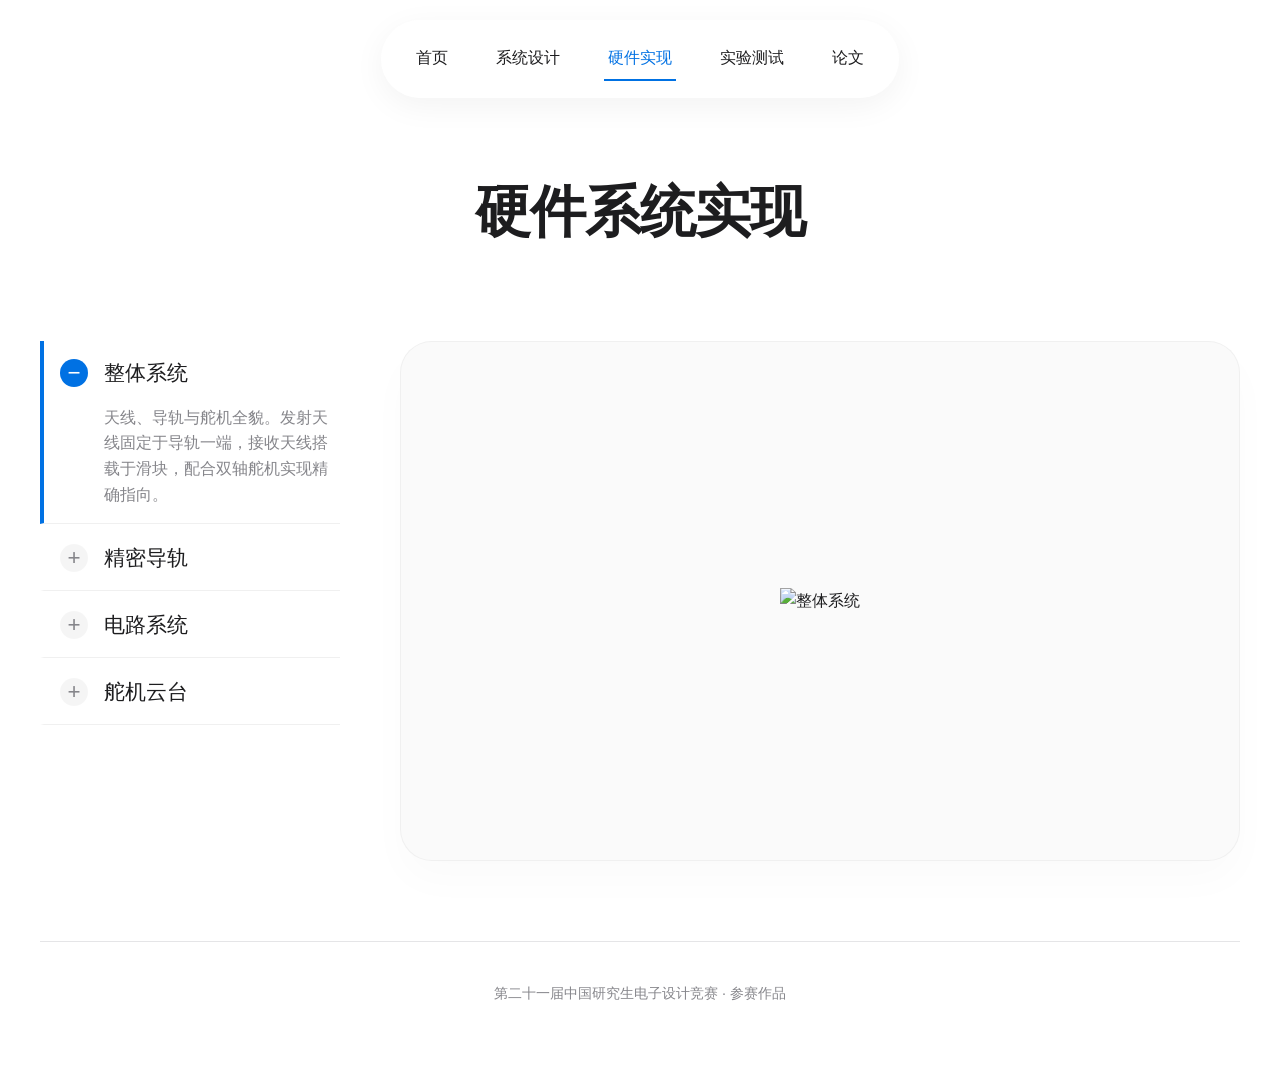
==== commit 313c8ec4: "修复加号展不开" ====
--- a/hardware.html
+++ b/hardware.html
@@ -29,7 +29,7 @@
         .spec-trigger {
             display: flex;
             align-items: center;
-            gap: 12px;
+            gap: 16px;
             padding: 18px 0;
             font-size: 1.3rem;
             font-weight: 500;
@@ -46,18 +46,25 @@
             color: var(--primary);
         }
         
-        .spec-trigger .plus-icon {
-            font-size: 1.8rem;
+        /* 图标容器：加号/减号 + 圆圈 */
+        .icon-circle {
+            display: flex;
+            align-items: center;
+            justify-content: center;
+            width: 28px;
+            height: 28px;
+            border-radius: 50%;
+            background: rgba(0, 0, 0, 0.04);
+            color: var(--text-secondary);
+            font-size: 1.4rem;
             font-weight: 300;
-            color: var(--text-secondary);
-            transition: transform 0.3s ease;
-            width: 28px;
-            text-align: center;
-        }
-        
-        .spec-item.expanded .plus-icon {
-            transform: rotate(45deg);
-            color: var(--primary);
+            transition: all 0.25s ease;
+            flex-shrink: 0;
+        }
+        
+        .spec-item.expanded .icon-circle {
+            background: var(--primary);
+            color: white;
         }
         
         .spec-trigger .label {
@@ -67,15 +74,15 @@
         .spec-content {
             max-height: 0;
             overflow: hidden;
-            transition: max-height 0.4s cubic-bezier(0.33, 1, 0.68, 1);
-            padding-left: 40px;
+            transition: max-height 0.35s cubic-bezier(0.33, 1, 0.68, 1);
+            padding-left: 44px;  /* 28px圆圈 + 16px间距 */
             color: var(--text-secondary);
             font-size: 1rem;
             line-height: 1.6;
         }
         
         .spec-item.expanded .spec-content {
-            max-height: 150px;  /* 足够容纳描述文字 */
+            max-height: 150px;  /* 根据内容调整，若文字较多可改为200px */
             padding-bottom: 16px;
         }
         
@@ -156,7 +163,7 @@
             <!-- 左侧折叠选项 -->
             <div class="spec-list">
                 <!-- 整体系统 -->
-                <div class="spec-item expanded" data-image="overall">
+                <div class="spec-item" data-image="overall">
                     <button class="spec-trigger">
                         <span class="icon-circle">+</span>
                         <span class="label">整体系统</span>
@@ -211,93 +218,115 @@
 
     <script>
         (function() {
-            // 图片映射
+            // ---------- 图片映射 ----------
             const imageMap = {
                 'overall': 'assets/images/hardware-overall.jpg',
                 'rail': 'assets/images/hardware-rail.jpg',
                 'circuit': 'assets/images/hardware-circuit.jpg',
                 'servo': 'assets/images/hardware-servo.jpg'
             };
-            
+
+            // 获取 DOM 元素
+            const previewContainer = document.querySelector('.spec-preview');
             const previewImg = document.getElementById('previewImage');
             const items = document.querySelectorAll('.spec-item');
-            
-            // 预加载所有图片
+
+            // 预加载图片
             Object.values(imageMap).forEach(src => {
                 const img = new Image();
                 img.src = src;
             });
-            
-            // 切换图片（带淡入效果）
+
+            // 切换图片（淡入淡出）
             function switchImage(imageKey) {
                 const targetSrc = imageMap[imageKey];
                 if (!targetSrc) return;
-                
-                // 创建新图片实现淡入
+
                 const newImg = new Image();
                 newImg.src = targetSrc;
-                newImg.alt = previewImg.alt;
+                newImg.alt = '硬件预览图';
                 newImg.className = 'preview-image';
                 newImg.style.opacity = '0';
-                
+
                 newImg.onload = () => {
-                    const container = previewImg.parentNode;
-                    container.appendChild(newImg);
-                    
+                    previewContainer.appendChild(newImg);
                     requestAnimationFrame(() => {
                         newImg.style.transition = 'opacity 0.3s ease';
                         newImg.style.opacity = '1';
                     });
-                    
+
                     // 移除旧图
-                    if (previewImg && previewImg !== newImg) {
-                        previewImg.style.transition = 'opacity 0.2s ease';
-                        previewImg.style.opacity = '0';
+                    const oldImg = previewContainer.querySelector('#previewImage');
+                    if (oldImg && oldImg !== newImg) {
+                        oldImg.style.transition = 'opacity 0.2s ease';
+                        oldImg.style.opacity = '0';
                         setTimeout(() => {
-                            if (previewImg.parentNode === container) {
-                                container.removeChild(previewImg);
+                            if (oldImg.parentNode === previewContainer) {
+                                previewContainer.removeChild(oldImg);
                             }
                         }, 200);
                     }
-                    
-                    // 更新全局引用（注意：原 previewImg 元素会被替换，需重新获取）
-                    document.getElementById('previewImage')?.removeAttribute('id');
+
                     newImg.id = 'previewImage';
                 };
             }
-            
-            // 处理折叠/展开与图片切换
+
+            // 更新所有图标
+            function updateAllIcons() {
+                items.forEach(item => {
+                    const icon = item.querySelector('.icon-circle');
+                    if (icon) {
+                        icon.textContent = item.classList.contains('expanded') ? '−' : '+';
+                    }
+                });
+            }
+
+            // 收起其他展开项
+            function collapseOthers(currentItem) {
+                items.forEach(item => {
+                    if (item !== currentItem && item.classList.contains('expanded')) {
+                        item.classList.remove('expanded');
+                    }
+                });
+            }
+
+            // 绑定点击事件
             items.forEach(item => {
                 const trigger = item.querySelector('.spec-trigger');
-                const imageKey = item.dataset.image;
-                
-                trigger.addEventListener('click', function(e) {
-                    e.stopPropagation();
-                    
-                    // 切换当前项的展开状态
+                trigger.addEventListener('click', () => {
                     const isExpanded = item.classList.contains('expanded');
-                    
-                    // 收起其他所有项（可选：苹果风格通常允许同时展开多个，但这里为了简洁采用手风琴效果）
-                    items.forEach(i => i.classList.remove('expanded'));
-                    
-                    // 如果之前是收起的，则展开
+                    const imageKey = item.dataset.image;
+
+                    // 先收起其他项（手风琴效果）
+                    collapseOthers(item);
+
+                    // 切换当前项
                     if (!isExpanded) {
                         item.classList.add('expanded');
-                        // 切换右侧图片
-                        switchImage(imageKey);
+                        if (imageKey) switchImage(imageKey);
                     } else {
-                        // 如果点击已展开项，仅收起，图片可保持不变或切回默认？这里保持图片不变
-                        // 但为了体验，如果收起所有项，可以保留最后显示的图片
+                        item.classList.remove('expanded');
+                        // 收起时图片保持不变
                     }
+
+                    updateAllIcons();
                 });
             });
-            
-            // 默认展开第一项（已通过 expanded 类处理）
-            // 确保右侧图片与第一项一致
+
+            // 初始化：默认展开第一项
+            const firstItem = items[0];
+            if (firstItem) {
+                // 清除可能已有的 expanded 类
+                items.forEach(item => item.classList.remove('expanded'));
+                firstItem.classList.add('expanded');
+                updateAllIcons();
+                const firstKey = firstItem.dataset.image;
+                if (firstKey) switchImage(firstKey);
+            }
         })();
     </script>
     
-    <!-- 全局交互脚本（导航高亮、滚动吸附等） -->
+    <!-- 全局交互脚本 -->
     <script src="assets/js/main.js"></script>
 </body>
 </html>
